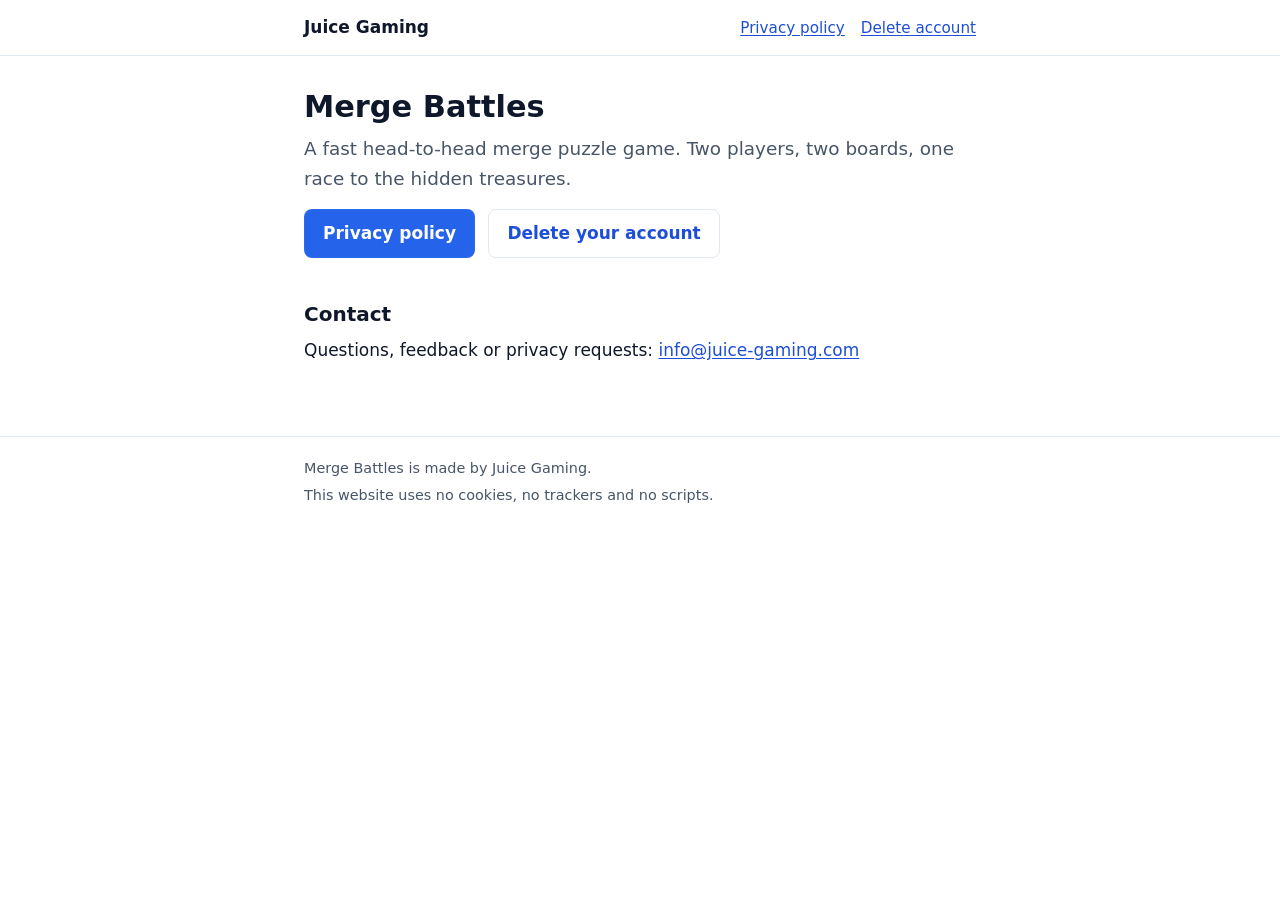
==== index.html @ ac90d82f "Add the Merge Battles public website Landing page, privacy policy, account deletion page and a 404, " ====
<!doctype html>
<html lang="en">
<head>
<meta charset="utf-8">
<meta name="viewport" content="width=device-width, initial-scale=1">
<title>Merge Battles by Juice Gaming</title>
<meta name="description" content="Merge Battles is a fast head-to-head merge puzzle game by Juice Gaming.">
<link rel="stylesheet" href="style.css">
</head>
<body>
<header class="site">
  <div class="wrap">
    <a class="brand" href="./">Juice Gaming</a>
    <nav aria-label="Site">
      <a href="privacy/">Privacy policy</a>
      <a href="delete-account/">Delete account</a>
    </nav>
  </div>
</header>

<main>
  <div class="wrap">
    <h1>Merge Battles</h1>
    <p class="lead">A fast head-to-head merge puzzle game. Two players, two boards, one race to the hidden treasures.</p>

    <p>
      <a class="button" href="privacy/">Privacy policy</a>
      <a class="button secondary" href="delete-account/">Delete your account</a>
    </p>

    <h2>Contact</h2>
    <p>Questions, feedback or privacy requests:
      <a href="mailto:info@juice-gaming.com">info@juice-gaming.com</a></p>
  </div>
</main>

<footer class="site">
  <div class="wrap">
    <p>Merge Battles is made by Juice Gaming.</p>
    <p>This website uses no cookies, no trackers and no scripts.</p>
  </div>
</footer>
</body>
</html>
---- style.css ----
/* The whole site's styling. No web fonts, no images, no scripts: the privacy policy says this
   site loads nothing from anyone else, so keep it that way.

   Colours use @juice-gaming/design-tokens' own CSS variable names and format (RGB channels,
   used as rgb(var(--jg-…))). The values are copied from its 1.x `console` theme (lib/tokens.css)
   because this repo has no build step and cannot install the package. When the brand's
   `merge-battles` theme ships, replace the :root block below with that theme's values; nothing
   else in this file names a colour. The dark block is this site's own: the tokens have no dark
   theme yet. */

:root {
  color-scheme: light dark;

  /* Primitives (design-tokens primitive.color, Tailwind v3 palette) */
  --jg-color-white: 255 255 255;
  --jg-color-slate-50: 248 250 252;
  --jg-color-slate-100: 241 245 249;
  --jg-color-slate-200: 226 232 240;
  --jg-color-slate-300: 203 213 225;
  --jg-color-slate-600: 71 85 105;
  --jg-color-slate-700: 51 65 85;
  --jg-color-slate-800: 30 41 59;
  --jg-color-slate-900: 15 23 42;
  --jg-color-blue-300: 147 197 253;
  --jg-color-blue-500: 59 130 246;
  --jg-color-blue-600: 37 99 235;
  --jg-color-blue-700: 29 78 216;

  /* Semantic (design-tokens semantic.console) */
  --jg-color-text-default: var(--jg-color-slate-900);
  --jg-color-text-secondary: var(--jg-color-slate-600);
  --jg-color-text-inverse: var(--jg-color-white);
  --jg-color-surface-default: var(--jg-color-white);
  --jg-color-surface-sunken: var(--jg-color-slate-50);
  --jg-color-border-default: var(--jg-color-slate-200);
  --jg-color-action-primary-default: var(--jg-color-blue-600);
  --jg-color-action-primary-hover: var(--jg-color-blue-700);
  --jg-color-action-primary-ring: var(--jg-color-blue-500);
  --jg-opacity-action-ring: 0.3;
  --jg-radius-lg: 0.5rem;

  /* Site-local: link text (blue-700 on white is 6.7:1) */
  --site-link: var(--jg-color-blue-700);
}

@media (prefers-color-scheme: dark) {
  :root {
    --jg-color-text-default: var(--jg-color-slate-100);
    --jg-color-text-secondary: var(--jg-color-slate-300);
    --jg-color-surface-default: var(--jg-color-slate-900);
    --jg-color-surface-sunken: var(--jg-color-slate-800);
    --jg-color-border-default: var(--jg-color-slate-700);
    --site-link: var(--jg-color-blue-300);
  }
}

*, *::before, *::after { box-sizing: border-box; }

html { -webkit-text-size-adjust: 100%; text-size-adjust: 100%; }

body {
  margin: 0;
  background: rgb(var(--jg-color-surface-default));
  color: rgb(var(--jg-color-text-default));
  font: 17px/1.6 system-ui, -apple-system, "Segoe UI", Roboto, "Helvetica Neue", Arial, sans-serif;
  overflow-wrap: break-word;
}

.wrap { max-width: 44rem; margin: 0 auto; padding: 0 16px; }

header.site { border-bottom: 1px solid rgb(var(--jg-color-border-default)); padding: 14px 0; }
header.site .wrap { display: flex; flex-wrap: wrap; gap: 8px 20px; align-items: baseline; }
header.site .brand { font-weight: 700; color: rgb(var(--jg-color-text-default)); text-decoration: none; margin-right: auto; }
header.site nav { display: flex; flex-wrap: wrap; gap: 4px 16px; font-size: 0.95rem; }

main { padding: 32px 0 56px; }

h1 { font-size: 1.9rem; line-height: 1.25; margin: 0 0 8px; }
h2 { font-size: 1.25rem; line-height: 1.3; margin: 2.2rem 0 0.6rem; }
h3 { font-size: 1.05rem; margin: 1.5rem 0 0.4rem; }
p, ul, ol { margin: 0 0 1rem; }
li { margin-bottom: 0.35rem; }

a { color: rgb(var(--site-link)); text-underline-offset: 2px; }
a:focus-visible { outline: 2px solid rgb(var(--jg-color-action-primary-default)); outline-offset: 2px; border-radius: 2px; }

.meta { color: rgb(var(--jg-color-text-secondary)); margin-bottom: 1.5rem; }
.lead { font-size: 1.15rem; color: rgb(var(--jg-color-text-secondary)); }

.box {
  background: rgb(var(--jg-color-surface-sunken));
  border: 1px solid rgb(var(--jg-color-border-default));
  border-left: 4px solid rgb(var(--jg-color-action-primary-default));
  border-radius: var(--jg-radius-lg);
  padding: 14px 16px;
  margin: 0 0 1.25rem;
}
.box > :last-child { margin-bottom: 0; }

/* The brand's one primary: filled blue with a light ring (design-tokens, owner decision D5). */
.button {
  display: inline-block;
  background: rgb(var(--jg-color-action-primary-default));
  border: 1px solid rgb(var(--jg-color-action-primary-ring) / var(--jg-opacity-action-ring));
  color: rgb(var(--jg-color-text-inverse));
  text-decoration: none;
  font-weight: 600;
  padding: 10px 18px;
  border-radius: var(--jg-radius-lg);
  margin: 0 8px 8px 0;
}
.button:hover { background: rgb(var(--jg-color-action-primary-hover)); }
.button.secondary {
  background: transparent;
  color: rgb(var(--site-link));
  border-color: rgb(var(--jg-color-border-default));
}
.button.secondary:hover { background: rgb(var(--jg-color-surface-sunken)); }

.table-scroll { overflow-x: auto; margin: 0 0 1rem; }
table { border-collapse: collapse; width: 100%; font-size: 0.95rem; }
th, td { text-align: left; vertical-align: top; padding: 8px 10px; border-bottom: 1px solid rgb(var(--jg-color-border-default)); }
th { background: rgb(var(--jg-color-surface-sunken)); }

footer.site {
  border-top: 1px solid rgb(var(--jg-color-border-default));
  color: rgb(var(--jg-color-text-secondary));
  font-size: 0.9rem;
  padding: 20px 0 32px;
}
footer.site p { margin: 0 0 4px; }
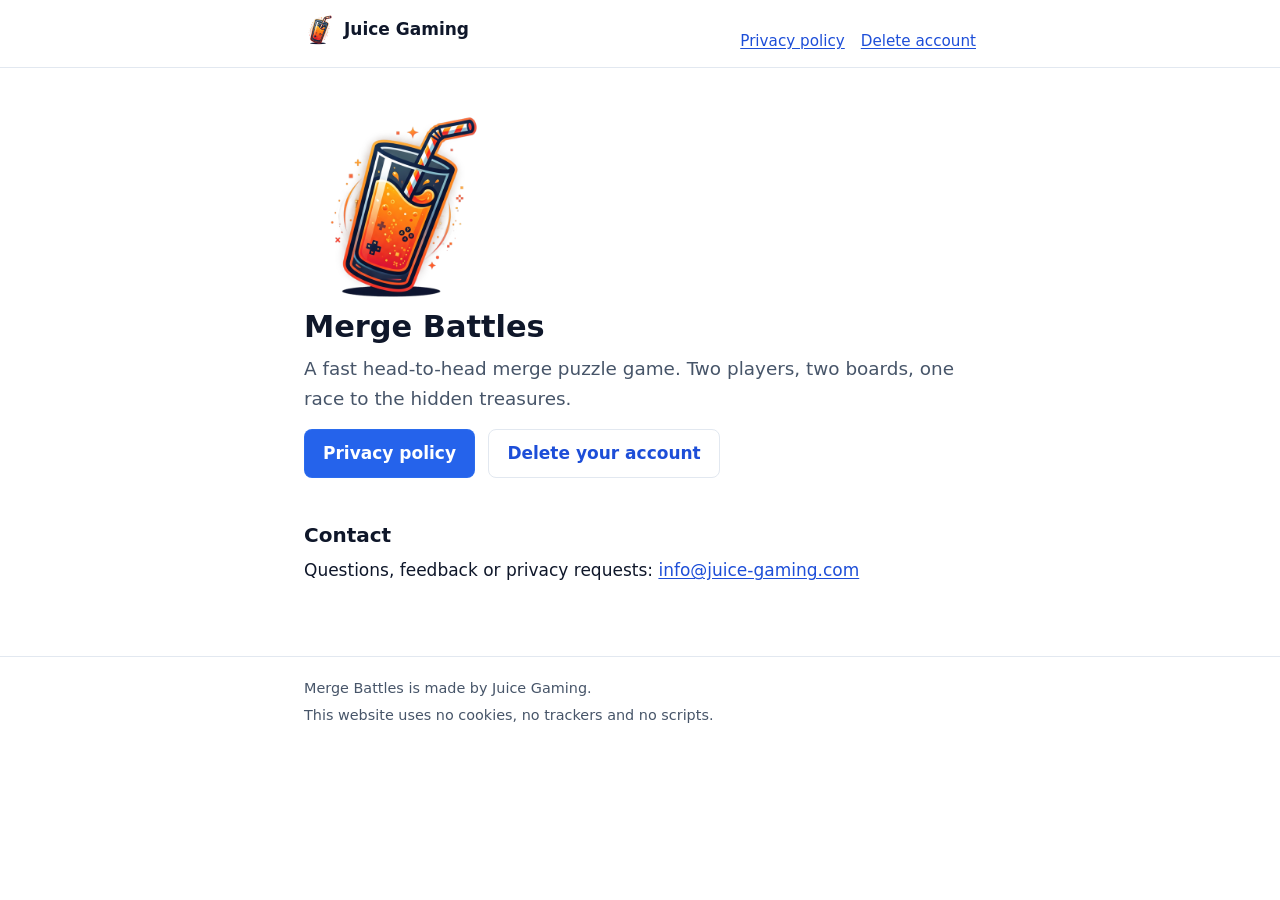
==== commit 45289043: "Add the Juice Gaming logo: header, home page and favicons The transparent v3 logo, cropped to its gl" ====
--- a/index.html
+++ b/index.html
@@ -6,11 +6,14 @@
 <title>Merge Battles by Juice Gaming</title>
 <meta name="description" content="Merge Battles is a fast head-to-head merge puzzle game by Juice Gaming.">
 <link rel="stylesheet" href="style.css">
+<link rel="icon" href="favicon.ico" sizes="any">
+<link rel="icon" type="image/png" href="img/favicon-32.png">
+<link rel="apple-touch-icon" href="apple-touch-icon.png">
 </head>
 <body>
 <header class="site">
   <div class="wrap">
-    <a class="brand" href="./">Juice Gaming</a>
+    <a class="brand" href="./"><img src="img/logo-256.png" alt="" width="32" height="32">Juice Gaming</a>
     <nav aria-label="Site">
       <a href="privacy/">Privacy policy</a>
       <a href="delete-account/">Delete account</a>
@@ -20,6 +23,7 @@
 
 <main>
   <div class="wrap">
+    <img class="hero-logo" src="img/logo-512.png" alt="Juice Gaming logo: a glass of orange juice with a striped straw" width="200" height="200">
     <h1>Merge Battles</h1>
     <p class="lead">A fast head-to-head merge puzzle game. Two players, two boards, one race to the hidden treasures.</p>
 
--- a/style.css
+++ b/style.css
@@ -71,6 +71,9 @@
 header.site { border-bottom: 1px solid rgb(var(--jg-color-border-default)); padding: 14px 0; }
 header.site .wrap { display: flex; flex-wrap: wrap; gap: 8px 20px; align-items: baseline; }
 header.site .brand { font-weight: 700; color: rgb(var(--jg-color-text-default)); text-decoration: none; margin-right: auto; }
+header.site .brand { display: inline-flex; align-items: center; gap: 8px; }
+header.site .brand img { width: 32px; height: 32px; }
+.hero-logo { display: block; width: 200px; height: 200px; max-width: 60vw; height: auto; margin: 8px 0 0; }
 header.site nav { display: flex; flex-wrap: wrap; gap: 4px 16px; font-size: 0.95rem; }
 
 main { padding: 32px 0 56px; }
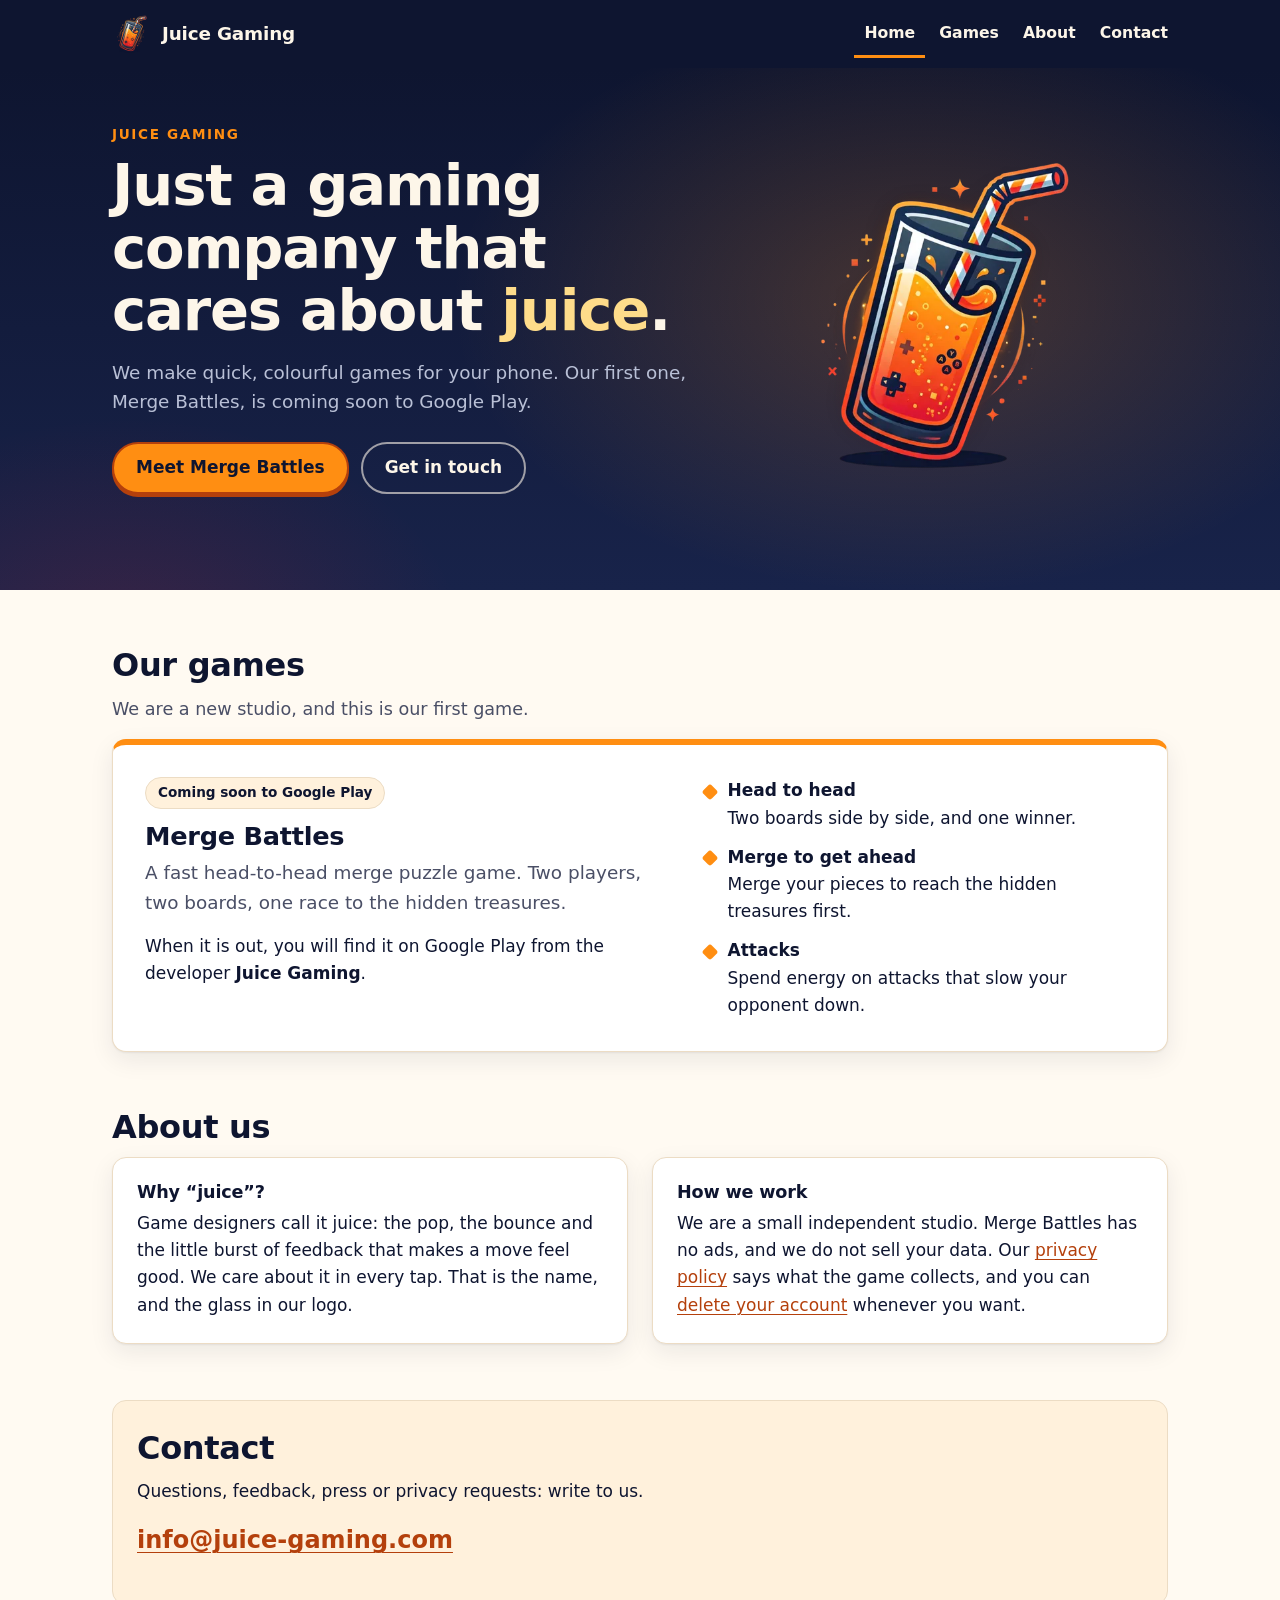
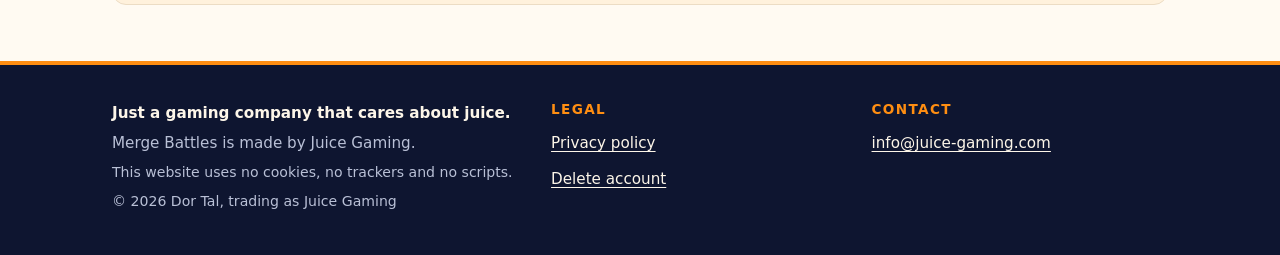
==== commit 913d4b9f: "Redesign the site: welcome page, navigation, palette from the logo A home page with a hero (the logo" ====
--- a/index.html
+++ b/index.html
@@ -1,47 +1,142 @@
-<!doctype html>
+<!DOCTYPE html>
 <html lang="en">
 <head>
 <meta charset="utf-8">
 <meta name="viewport" content="width=device-width, initial-scale=1">
-<title>Merge Battles by Juice Gaming</title>
-<meta name="description" content="Merge Battles is a fast head-to-head merge puzzle game by Juice Gaming.">
+<title>Juice Gaming: just a gaming company that cares about juice</title>
+<meta name="description" content="Juice Gaming is a small independent game studio. Our first game, Merge Battles, is a fast head-to-head merge puzzle coming soon to Google Play.">
+<meta name="theme-color" content="#0e1530">
+<link rel="canonical" href="https://juice-gaming.com/">
+<meta property="og:type" content="website">
+<meta property="og:site_name" content="Juice Gaming">
+<meta property="og:title" content="Juice Gaming">
+<meta property="og:description" content="Just a gaming company that cares about juice. Our first game, Merge Battles, is coming soon to Google Play.">
+<meta property="og:url" content="https://juice-gaming.com/">
+<meta property="og:image" content="https://juice-gaming.com/img/logo-512.png">
+<meta property="og:image:width" content="512">
+<meta property="og:image:height" content="512">
+<meta property="og:image:alt" content="The Juice Gaming logo: a glass of orange juice with a striped straw">
+<meta name="twitter:card" content="summary">
 <link rel="stylesheet" href="style.css">
 <link rel="icon" href="favicon.ico" sizes="any">
 <link rel="icon" type="image/png" href="img/favicon-32.png">
 <link rel="apple-touch-icon" href="apple-touch-icon.png">
 </head>
 <body>
-<header class="site">
+<a class="skip" href="#main">Skip to content</a>
+
+<header class="site-header">
   <div class="wrap">
-    <a class="brand" href="./"><img src="img/logo-256.png" alt="" width="32" height="32">Juice Gaming</a>
-    <nav aria-label="Site">
-      <a href="privacy/">Privacy policy</a>
-      <a href="delete-account/">Delete account</a>
+    <a class="brand" href="./"><img src="img/logo-96.png" alt="" width="40" height="40">Juice Gaming</a>
+    <nav class="site-nav" aria-label="Main">
+      <ul>
+        <li><a href="./" aria-current="page">Home</a></li>
+        <li><a href="#games">Games</a></li>
+        <li><a href="#about">About</a></li>
+        <li><a href="#contact">Contact</a></li>
+      </ul>
     </nav>
   </div>
 </header>
 
-<main>
-  <div class="wrap">
-    <img class="hero-logo" src="img/logo-512.png" alt="Juice Gaming logo: a glass of orange juice with a striped straw" width="200" height="200">
-    <h1>Merge Battles</h1>
-    <p class="lead">A fast head-to-head merge puzzle game. Two players, two boards, one race to the hidden treasures.</p>
+<main id="main">
+  <section class="hero" aria-labelledby="welcome">
+    <div class="wrap">
+      <div>
+        <p class="eyebrow">Juice Gaming</p>
+        <h1 id="welcome">Just a gaming company that cares about <span class="juice">juice</span>.</h1>
+        <p class="lead">We make quick, colourful games for your phone. Our first one, Merge Battles,
+        is coming soon to Google Play.</p>
+        <p class="actions">
+          <a class="button" href="#games">Meet Merge Battles</a>
+          <a class="button ghost" href="#contact">Get in touch</a>
+        </p>
+      </div>
+      <div class="hero-art">
+        <picture>
+          <source type="image/webp" srcset="img/logo-256.webp 256w, img/logo-512.webp 512w" sizes="(min-width: 52rem) 340px, 220px">
+          <img src="img/logo-512.png" alt="The Juice Gaming logo: a glass of orange juice with a striped straw" width="340" height="340">
+        </picture>
+      </div>
+    </div>
+  </section>
 
-    <p>
-      <a class="button" href="privacy/">Privacy policy</a>
-      <a class="button secondary" href="delete-account/">Delete your account</a>
-    </p>
+  <section class="section" id="games" aria-labelledby="games-title">
+    <div class="wrap">
+      <h2 id="games-title">Our games</h2>
+      <p class="intro">We are a new studio, and this is our first game.</p>
 
-    <h2>Contact</h2>
-    <p>Questions, feedback or privacy requests:
-      <a href="mailto:info@juice-gaming.com">info@juice-gaming.com</a></p>
-  </div>
+      <article class="card game" aria-labelledby="merge-battles">
+        <div>
+          <p class="badge">Coming soon to Google Play</p>
+          <h3 id="merge-battles">Merge Battles</h3>
+          <p class="tagline">A fast head-to-head merge puzzle game. Two players, two boards, one
+          race to the hidden treasures.</p>
+          <p>When it is out, you will find it on Google Play from the developer
+          <strong>Juice Gaming</strong>.</p>
+        </div>
+        <ul class="points">
+          <li><strong>Head to head</strong> Two boards side by side, and one winner.</li>
+          <li><strong>Merge to get ahead</strong> Merge your pieces to reach the hidden treasures
+          first.</li>
+          <li><strong>Attacks</strong> Spend energy on attacks that slow your opponent down.</li>
+        </ul>
+      </article>
+    </div>
+  </section>
+
+  <section class="section" id="about" aria-labelledby="about-title">
+    <div class="wrap">
+      <h2 id="about-title">About us</h2>
+      <div class="about">
+        <div class="card">
+          <h3>Why “juice”?</h3>
+          <p>Game designers call it juice: the pop, the bounce and the little burst of feedback
+          that makes a move feel good. We care about it in every tap. That is the name, and the
+          glass in our logo.</p>
+        </div>
+        <div class="card">
+          <h3>How we work</h3>
+          <p>We are a small independent studio. Merge Battles has no ads, and we do not sell your
+          data. Our <a href="privacy/">privacy policy</a> says what the game collects, and you can
+          <a href="delete-account/">delete your account</a> whenever you want.</p>
+        </div>
+      </div>
+    </div>
+  </section>
+
+  <section class="section" id="contact" aria-labelledby="contact-title">
+    <div class="wrap">
+      <div class="contact">
+        <h2 id="contact-title">Contact</h2>
+        <p>Questions, feedback, press or privacy requests: write to us.</p>
+        <p class="email"><a href="mailto:info@juice-gaming.com">info@juice-gaming.com</a></p>
+      </div>
+    </div>
+  </section>
 </main>
 
-<footer class="site">
+<footer class="site-footer">
   <div class="wrap">
-    <p>Merge Battles is made by Juice Gaming.</p>
-    <p>This website uses no cookies, no trackers and no scripts.</p>
+    <div>
+      <p class="slogan">Just a gaming company that cares about juice.</p>
+      <p>Merge Battles is made by Juice Gaming.</p>
+      <p class="small">This website uses no cookies, no trackers and no scripts.</p>
+      <p class="small">© 2026 Dor Tal, trading as Juice Gaming</p>
+    </div>
+    <nav aria-label="Legal">
+      <h2>Legal</h2>
+      <ul>
+        <li><a href="privacy/">Privacy policy</a></li>
+        <li><a href="delete-account/">Delete account</a></li>
+      </ul>
+    </nav>
+    <div>
+      <h2>Contact</h2>
+      <ul>
+        <li><a href="mailto:info@juice-gaming.com">info@juice-gaming.com</a></li>
+      </ul>
+    </div>
   </div>
 </footer>
 </body>
--- a/style.css
+++ b/style.css
@@ -1,58 +1,95 @@
-/* The whole site's styling. No web fonts, no images, no scripts: the privacy policy says this
-   site loads nothing from anyone else, so keep it that way.
-
-   Colours use @juice-gaming/design-tokens' own CSS variable names and format (RGB channels,
-   used as rgb(var(--jg-…))). The values are copied from its 1.x `console` theme (lib/tokens.css)
-   because this repo has no build step and cannot install the package. When the brand's
-   `merge-battles` theme ships, replace the :root block below with that theme's values; nothing
-   else in this file names a colour. The dark block is this site's own: the tokens have no dark
-   theme yet. */
+/* Juice Gaming — the whole site's styling.
+
+   No web fonts, no images from elsewhere, no scripts: the privacy policy says this site loads
+   nothing from anyone else, so keep it that way.
+
+   PALETTE. Every colour below was sampled from the logo (img/logo-512.png's full-size source)
+   with Pillow, then the text colours were nudged darker or lighter only as far as WCAG 2.2 AA
+   needs. Sampled: navy outline #0e1530, juice orange #ff8e12, red-orange #f44e1e, straw red
+   #e3222a, highlight yellow #fedc8a, cream #fdf6e9.
+
+   Contrast (WCAG relative luminance; AA = 4.5:1 text, 3:1 large text and UI parts):
+
+     Light scheme (default)                          ratio
+     text      #0e1530 on bg      #fffaf2            17.29
+     text      #0e1530 on surface #ffffff            17.97
+     text      #0e1530 on sunken  #fff1dc            16.15
+     muted     #4a4f66 on bg      #fffaf2             7.77
+     muted     #4a4f66 on sunken  #fff1dc             7.25
+     link      #b4400c on bg      #fffaf2             5.49
+     link      #b4400c on sunken  #fff1dc             5.13
+     focus     #0e1530 ring on bg #fffaf2            17.29
+
+     Dark scheme (prefers-color-scheme: dark)
+     text      #fdf6e9 on bg      #0e1530            16.72
+     text      #fdf6e9 on surface #16213f            14.76
+     muted     #b9c0d6 on bg      #0e1530             9.90
+     muted     #b9c0d6 on surface #16213f             8.75
+     link      #ffb05c on bg      #0e1530             9.94
+     link      #ffb05c on surface #16213f             8.78
+     focus     #fedc8a ring on bg #0e1530            13.54
+
+     Both schemes (header, hero and footer are navy in both)
+     cream     #fdf6e9 on hero    #18234a            14.18
+     muted     #b9c0d6 on hero    #18234a             8.40
+     orange    #ff8e12 on hero    #18234a             6.62
+     yellow    #fedc8a on hero    #18234a            11.48
+     button    #0e1530 on orange  #ff8e12             7.81
+     button    #0e1530 on hover   #ffa03c             8.85
+     orange    #ff8e12 on navy    #0e1530             7.81
+     focus     #fedc8a ring on navy #0e1530          13.54
+
+   Orange is never used for text on the light background (2.21:1); there it is a fill with navy
+   text on it, and the button carries a #b4400c edge (5.49:1) so its shape reads at 3:1 too. */
 
 :root {
   color-scheme: light dark;
 
-  /* Primitives (design-tokens primitive.color, Tailwind v3 palette) */
-  --jg-color-white: 255 255 255;
-  --jg-color-slate-50: 248 250 252;
-  --jg-color-slate-100: 241 245 249;
-  --jg-color-slate-200: 226 232 240;
-  --jg-color-slate-300: 203 213 225;
-  --jg-color-slate-600: 71 85 105;
-  --jg-color-slate-700: 51 65 85;
-  --jg-color-slate-800: 30 41 59;
-  --jg-color-slate-900: 15 23 42;
-  --jg-color-blue-300: 147 197 253;
-  --jg-color-blue-500: 59 130 246;
-  --jg-color-blue-600: 37 99 235;
-  --jg-color-blue-700: 29 78 216;
-
-  /* Semantic (design-tokens semantic.console) */
-  --jg-color-text-default: var(--jg-color-slate-900);
-  --jg-color-text-secondary: var(--jg-color-slate-600);
-  --jg-color-text-inverse: var(--jg-color-white);
-  --jg-color-surface-default: var(--jg-color-white);
-  --jg-color-surface-sunken: var(--jg-color-slate-50);
-  --jg-color-border-default: var(--jg-color-slate-200);
-  --jg-color-action-primary-default: var(--jg-color-blue-600);
-  --jg-color-action-primary-hover: var(--jg-color-blue-700);
-  --jg-color-action-primary-ring: var(--jg-color-blue-500);
-  --jg-opacity-action-ring: 0.3;
-  --jg-radius-lg: 0.5rem;
-
-  /* Site-local: link text (blue-700 on white is 6.7:1) */
-  --site-link: var(--jg-color-blue-700);
+  /* Brand, sampled from the logo */
+  --navy: #0e1530;
+  --navy-2: #18234a;
+  --navy-3: #16213f;
+  --orange: #ff8e12;
+  --orange-deep: #b4400c;
+  --red: #e3222a;
+  --red-orange: #f44e1e;
+  --yellow: #fedc8a;
+  --cream: #fdf6e9;
+  --mist: #b9c0d6;
+
+  /* Semantic, light scheme */
+  --bg: #fffaf2;
+  --surface: #ffffff;
+  --sunken: #fff1dc;
+  --text: var(--navy);
+  --muted: #4a4f66;
+  --border: #ecdcc4;
+  --link: var(--orange-deep);
+  --focus: var(--navy);
+
+  --radius: 14px;
+  --radius-sm: 8px;
+  --shadow: 0 1px 2px rgb(14 21 48 / 0.06), 0 8px 24px rgb(14 21 48 / 0.08);
+  --font: system-ui, -apple-system, "Segoe UI", Roboto, "Helvetica Neue", "Noto Sans", Arial, sans-serif;
+  --measure: 44rem;
+  --page: 68rem;
 }
 
 @media (prefers-color-scheme: dark) {
   :root {
-    --jg-color-text-default: var(--jg-color-slate-100);
-    --jg-color-text-secondary: var(--jg-color-slate-300);
-    --jg-color-surface-default: var(--jg-color-slate-900);
-    --jg-color-surface-sunken: var(--jg-color-slate-800);
-    --jg-color-border-default: var(--jg-color-slate-700);
-    --site-link: var(--jg-color-blue-300);
+    --bg: var(--navy);
+    --surface: var(--navy-3);
+    --sunken: var(--navy-3);
+    --text: var(--cream);
+    --muted: var(--mist);
+    --border: #2a3762;
+    --link: #ffb05c;
+    --focus: var(--yellow);
+    --shadow: 0 1px 2px rgb(0 0 0 / 0.3), 0 8px 24px rgb(0 0 0 / 0.25);
   }
 }
+
+/* ---------- Base ---------- */
 
 *, *::before, *::after { box-sizing: border-box; }
 
@@ -60,75 +97,216 @@
 
 body {
   margin: 0;
-  background: rgb(var(--jg-color-surface-default));
-  color: rgb(var(--jg-color-text-default));
-  font: 17px/1.6 system-ui, -apple-system, "Segoe UI", Roboto, "Helvetica Neue", Arial, sans-serif;
+  background: var(--bg);
+  color: var(--text);
+  font: 1.0625rem/1.6 var(--font);
   overflow-wrap: break-word;
 }
 
-.wrap { max-width: 44rem; margin: 0 auto; padding: 0 16px; }
-
-header.site { border-bottom: 1px solid rgb(var(--jg-color-border-default)); padding: 14px 0; }
-header.site .wrap { display: flex; flex-wrap: wrap; gap: 8px 20px; align-items: baseline; }
-header.site .brand { font-weight: 700; color: rgb(var(--jg-color-text-default)); text-decoration: none; margin-right: auto; }
-header.site .brand { display: inline-flex; align-items: center; gap: 8px; }
-header.site .brand img { width: 32px; height: 32px; }
-.hero-logo { display: block; width: 200px; height: 200px; max-width: 60vw; height: auto; margin: 8px 0 0; }
-header.site nav { display: flex; flex-wrap: wrap; gap: 4px 16px; font-size: 0.95rem; }
-
-main { padding: 32px 0 56px; }
-
-h1 { font-size: 1.9rem; line-height: 1.25; margin: 0 0 8px; }
-h2 { font-size: 1.25rem; line-height: 1.3; margin: 2.2rem 0 0.6rem; }
-h3 { font-size: 1.05rem; margin: 1.5rem 0 0.4rem; }
+img { max-width: 100%; height: auto; }
+
+h1, h2, h3 { line-height: 1.2; letter-spacing: -0.01em; text-wrap: balance; }
+h1 { font-size: clamp(1.9rem, 1.4rem + 2.2vw, 2.6rem); font-weight: 800; margin: 0 0 0.5rem; }
+h2 { font-size: 1.4rem; font-weight: 750; margin: 2.4rem 0 0.7rem; }
+h3 { font-size: 1.1rem; font-weight: 700; margin: 1.6rem 0 0.4rem; }
 p, ul, ol { margin: 0 0 1rem; }
 li { margin-bottom: 0.35rem; }
 
-a { color: rgb(var(--site-link)); text-underline-offset: 2px; }
-a:focus-visible { outline: 2px solid rgb(var(--jg-color-action-primary-default)); outline-offset: 2px; border-radius: 2px; }
-
-.meta { color: rgb(var(--jg-color-text-secondary)); margin-bottom: 1.5rem; }
-.lead { font-size: 1.15rem; color: rgb(var(--jg-color-text-secondary)); }
+a { color: var(--link); text-underline-offset: 0.18em; text-decoration-thickness: 1px; }
+a:hover { text-decoration-thickness: 2px; }
+
+/* Visible focus everywhere: 3px, offset, navy on light and yellow on dark (13:1 or better). */
+:focus-visible { outline: 3px solid var(--focus); outline-offset: 3px; border-radius: 4px; }
+
+.wrap { max-width: var(--page); margin: 0 auto; padding: 0 16px; }
+.wrap.narrow { max-width: var(--measure); }
+
+/* Skip link: off screen until focused. */
+.skip {
+  position: absolute; left: 16px; top: -100px; z-index: 10;
+  background: var(--yellow); color: var(--navy); font-weight: 700;
+  padding: 10px 16px; border-radius: var(--radius-sm); text-decoration: none;
+}
+.skip:focus { top: 12px; outline-color: var(--navy); }
+
+/* ---------- Header and navigation ----------
+   Navy in both schemes, like the logo's outline. The navigation is always visible and wraps
+   onto a second line on narrow screens: four links do not need a hamburger, and a hidden menu
+   is found less often (NN/g) and would need JavaScript to be accessible. */
+
+.site-header { background: var(--navy); color: var(--cream); }
+.site-header .wrap {
+  display: flex; flex-wrap: wrap; align-items: center; justify-content: space-between;
+  gap: 4px 24px; padding-top: 10px; padding-bottom: 10px;
+}
+.brand {
+  display: inline-flex; align-items: center; gap: 10px;
+  color: var(--cream); text-decoration: none; font-weight: 800; font-size: 1.15rem;
+  letter-spacing: -0.01em; padding: 4px 0;
+}
+.brand img { width: 40px; height: 40px; }
+.brand:focus-visible, .site-header a:focus-visible, .site-footer a:focus-visible,
+.hero a:focus-visible { outline-color: var(--yellow); }
+
+.site-nav ul { display: flex; flex-wrap: wrap; gap: 0 4px; margin: 0 -10px; padding: 0; list-style: none; }
+.site-nav li { margin: 0; }
+.site-nav a {
+  display: block; padding: 10px; /* 44px tall target */
+  color: var(--cream); text-decoration: none; font-weight: 600; font-size: 0.98rem;
+  border-bottom: 3px solid transparent;
+}
+.site-nav a:hover { color: var(--yellow); }
+.site-nav a[aria-current="page"] { border-bottom-color: var(--orange); }
+
+/* ---------- Hero (home page) ---------- */
+
+.hero {
+  background:
+    radial-gradient(42rem 26rem at 72% 45%, rgb(255 142 18 / 0.22), transparent 70%),
+    radial-gradient(30rem 20rem at 10% 110%, rgb(227 34 42 / 0.16), transparent 70%),
+    linear-gradient(180deg, var(--navy) 0%, var(--navy-2) 100%);
+  color: var(--cream);
+  overflow: hidden;
+}
+.hero .wrap {
+  display: grid; grid-template-columns: 1fr; gap: 8px; align-items: center;
+  padding-top: 32px; padding-bottom: 56px;
+}
+.hero-art { justify-self: center; order: -1; }
+.hero-art img { display: block; width: 220px; height: 220px; }
+.eyebrow {
+  margin: 0 0 0.6rem; color: var(--orange); font-weight: 800;
+  text-transform: uppercase; letter-spacing: 0.12em; font-size: 0.85rem;
+}
+.hero h1 { font-size: clamp(2.1rem, 1.3rem + 3.6vw, 3.6rem); line-height: 1.08; letter-spacing: -0.02em; max-width: 16ch; margin-bottom: 1rem; }
+.hero h1 .juice { color: var(--yellow); }
+.hero .lead { color: var(--mist); font-size: 1.15rem; max-width: 36rem; margin-bottom: 1.6rem; }
+.actions { display: flex; flex-wrap: wrap; gap: 12px; }
+
+@media (min-width: 52rem) {
+  .hero .wrap { grid-template-columns: 1.3fr 1fr; gap: 32px; padding-top: 56px; padding-bottom: 80px; }
+  .hero-art { order: 0; }
+  .hero-art img { width: 340px; height: 340px; }
+}
+
+@media (prefers-reduced-motion: no-preference) {
+  .hero-art img { animation: float 6s ease-in-out infinite; }
+  @keyframes float {
+    0%, 100% { transform: translateY(0) rotate(0); }
+    50% { transform: translateY(-8px) rotate(-1.5deg); }
+  }
+}
+
+/* ---------- Buttons ----------
+   A game button: orange fill, navy text (7.81:1), a darker orange edge underneath. */
+
+.button {
+  display: inline-flex; align-items: center; justify-content: center; min-height: 48px;
+  padding: 10px 22px; border-radius: 999px; font-weight: 750; text-decoration: none;
+  background: var(--orange); color: var(--navy);
+  border: 2px solid var(--orange-deep);
+  box-shadow: 0 3px 0 var(--orange-deep);
+}
+.button:hover { background: #ffa03c; }
+.button:active { box-shadow: none; transform: translateY(3px); }
+.button.ghost {
+  background: transparent; color: var(--cream);
+  border-color: rgb(253 246 233 / 0.6); box-shadow: none;
+}
+.button.ghost:hover { background: rgb(253 246 233 / 0.1); }
+.button.ghost:active { transform: none; }
+
+/* ---------- Home page sections ---------- */
+
+.section { padding: 56px 0; }
+.section + .section { padding-top: 0; }
+.section h2 { margin-top: 0; font-size: clamp(1.5rem, 1.2rem + 1.2vw, 2rem); }
+.section .intro { color: var(--muted); font-size: 1.1rem; max-width: 40rem; }
+
+.card {
+  background: var(--surface); border: 1px solid var(--border); border-radius: var(--radius);
+  box-shadow: var(--shadow); padding: 24px;
+}
+.card > :last-child { margin-bottom: 0; }
+
+.game {
+  display: grid; gap: 20px 32px; grid-template-columns: 1fr;
+  border-top: 6px solid var(--orange);
+}
+.game h3 { font-size: 1.6rem; margin: 0 0 0.4rem; }
+.game .tagline { font-size: 1.15rem; color: var(--muted); }
+.badge {
+  display: inline-block; margin: 0 0 12px; padding: 4px 12px; border-radius: 999px;
+  background: var(--sunken); color: var(--text); font-weight: 700; font-size: 0.85rem;
+  border: 1px solid var(--border);
+}
+.points { list-style: none; padding: 0; margin: 0; display: grid; gap: 12px; }
+.points li { margin: 0; padding-left: 28px; position: relative; }
+.points li::before {
+  content: ""; position: absolute; left: 4px; top: 0.5em; width: 12px; height: 12px;
+  border-radius: 3px; background: var(--orange); transform: rotate(45deg);
+}
+.points strong { display: block; }
+
+@media (min-width: 52rem) {
+  .game { grid-template-columns: 1.2fr 1fr; padding: 32px; }
+}
+
+.about { display: grid; gap: 24px; grid-template-columns: 1fr; }
+@media (min-width: 52rem) { .about { grid-template-columns: 1fr 1fr; } }
+.about .card h3 { margin-top: 0; }
+
+.contact {
+  background: var(--sunken); border: 1px solid var(--border); border-radius: var(--radius);
+  padding: 28px 24px;
+}
+.contact .email { font-size: clamp(1.15rem, 1rem + 1vw, 1.5rem); font-weight: 750; }
+
+/* ---------- Text pages (privacy, delete account, 404) ---------- */
+
+.page { padding-top: 40px; padding-bottom: 64px; }
+.page-head { background: var(--sunken); border-bottom: 1px solid var(--border); }
+.page-head .wrap { padding-top: 36px; padding-bottom: 28px; }
+.page-head h1 { margin: 0; }
+.page-head .meta { margin: 0.6rem 0 0; }
+
+.meta { color: var(--muted); margin-bottom: 1.5rem; }
+.lead { font-size: 1.15rem; color: var(--muted); }
+.page h2 { padding-top: 0.6rem; border-top: 1px solid var(--border); }
+.page > h2:first-child { border-top: 0; }
+:target { scroll-margin-top: 16px; }
 
 .box {
-  background: rgb(var(--jg-color-surface-sunken));
-  border: 1px solid rgb(var(--jg-color-border-default));
-  border-left: 4px solid rgb(var(--jg-color-action-primary-default));
-  border-radius: var(--jg-radius-lg);
+  background: var(--sunken);
+  border: 1px solid var(--border);
+  border-left: 5px solid var(--orange);
+  border-radius: var(--radius-sm);
   padding: 14px 16px;
   margin: 0 0 1.25rem;
 }
 .box > :last-child { margin-bottom: 0; }
 
-/* The brand's one primary: filled blue with a light ring (design-tokens, owner decision D5). */
-.button {
-  display: inline-block;
-  background: rgb(var(--jg-color-action-primary-default));
-  border: 1px solid rgb(var(--jg-color-action-primary-ring) / var(--jg-opacity-action-ring));
-  color: rgb(var(--jg-color-text-inverse));
-  text-decoration: none;
-  font-weight: 600;
-  padding: 10px 18px;
-  border-radius: var(--jg-radius-lg);
-  margin: 0 8px 8px 0;
-}
-.button:hover { background: rgb(var(--jg-color-action-primary-hover)); }
-.button.secondary {
-  background: transparent;
-  color: rgb(var(--site-link));
-  border-color: rgb(var(--jg-color-border-default));
-}
-.button.secondary:hover { background: rgb(var(--jg-color-surface-sunken)); }
-
-.table-scroll { overflow-x: auto; margin: 0 0 1rem; }
-table { border-collapse: collapse; width: 100%; font-size: 0.95rem; }
-th, td { text-align: left; vertical-align: top; padding: 8px 10px; border-bottom: 1px solid rgb(var(--jg-color-border-default)); }
-th { background: rgb(var(--jg-color-surface-sunken)); }
-
-footer.site {
-  border-top: 1px solid rgb(var(--jg-color-border-default));
-  color: rgb(var(--jg-color-text-secondary));
-  font-size: 0.9rem;
-  padding: 20px 0 32px;
-}
-footer.site p { margin: 0 0 4px; }
+.table-scroll { overflow-x: auto; margin: 0 0 1rem; border: 1px solid var(--border); border-radius: var(--radius-sm); }
+table { border-collapse: collapse; width: 100%; font-size: 0.97rem; }
+th, td { text-align: left; vertical-align: top; padding: 10px 12px; border-bottom: 1px solid var(--border); }
+tr:last-child td { border-bottom: 0; }
+th { background: var(--sunken); }
+
+/* ---------- Footer ---------- */
+
+.site-footer { background: var(--navy); color: var(--mist); font-size: 0.95rem; border-top: 4px solid var(--orange); }
+.site-footer .wrap {
+  display: grid; gap: 24px; grid-template-columns: 1fr; padding-top: 36px; padding-bottom: 36px;
+}
+@media (min-width: 52rem) { .site-footer .wrap { grid-template-columns: 1.4fr 1fr 1fr; } }
+.site-footer h2 {
+  margin: 0 0 8px; font-size: 0.85rem; text-transform: uppercase; letter-spacing: 0.1em;
+  color: var(--orange); border: 0; padding: 0;
+}
+.site-footer p { margin: 0 0 6px; }
+.site-footer ul { list-style: none; margin: 0; padding: 0; }
+.site-footer li { margin: 0; }
+.site-footer a { color: var(--cream); display: inline-block; padding: 6px 0; }
+.site-footer a:hover { color: var(--yellow); }
+.site-footer .slogan { color: var(--cream); font-weight: 700; }
+.site-footer .small { font-size: 0.88rem; }
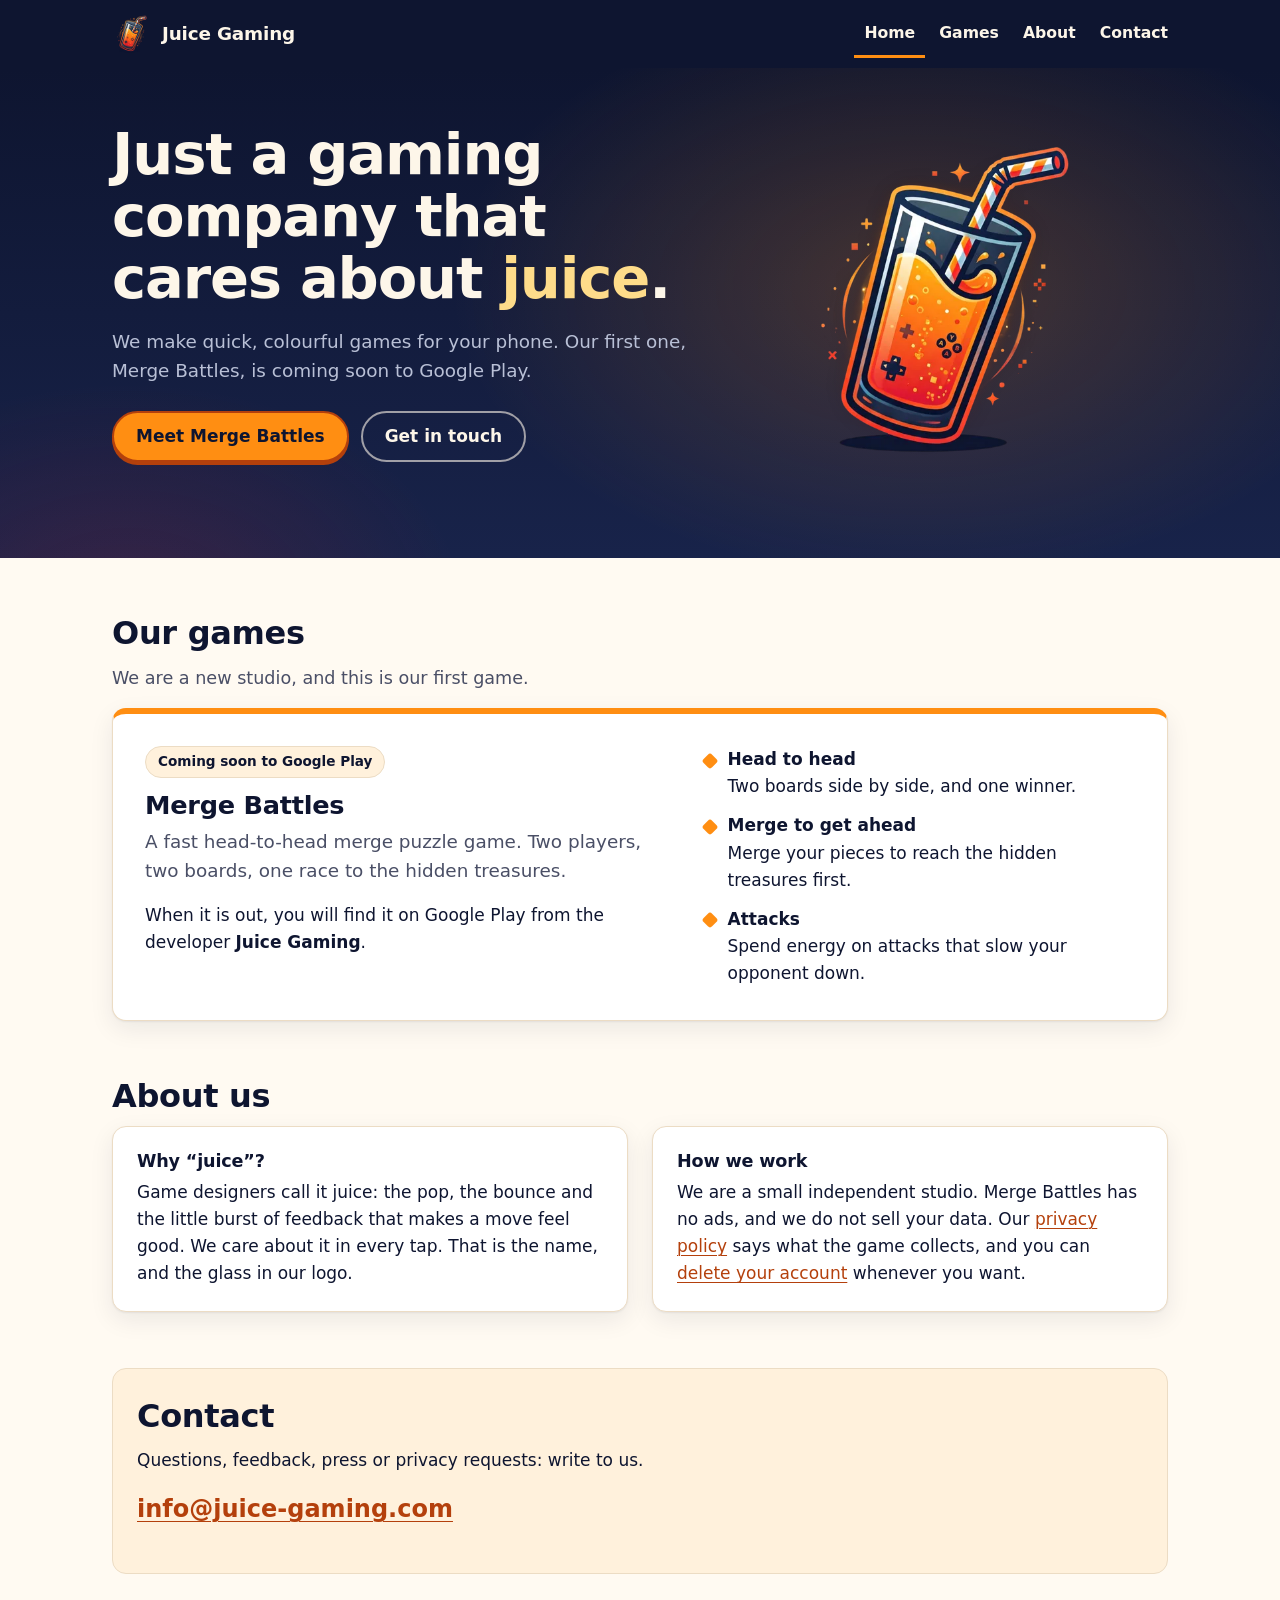
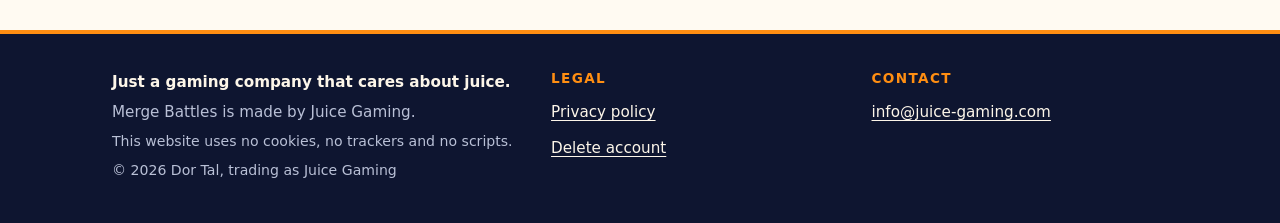
==== commit ab85cbaa: "Home: drop the "Juice Gaming" label above the slogan The header already shows the name beside the lo" ====
--- a/index.html
+++ b/index.html
@@ -43,7 +43,6 @@
   <section class="hero" aria-labelledby="welcome">
     <div class="wrap">
       <div>
-        <p class="eyebrow">Juice Gaming</p>
         <h1 id="welcome">Just a gaming company that cares about <span class="juice">juice</span>.</h1>
         <p class="lead">We make quick, colourful games for your phone. Our first one, Merge Battles,
         is coming soon to Google Play.</p>
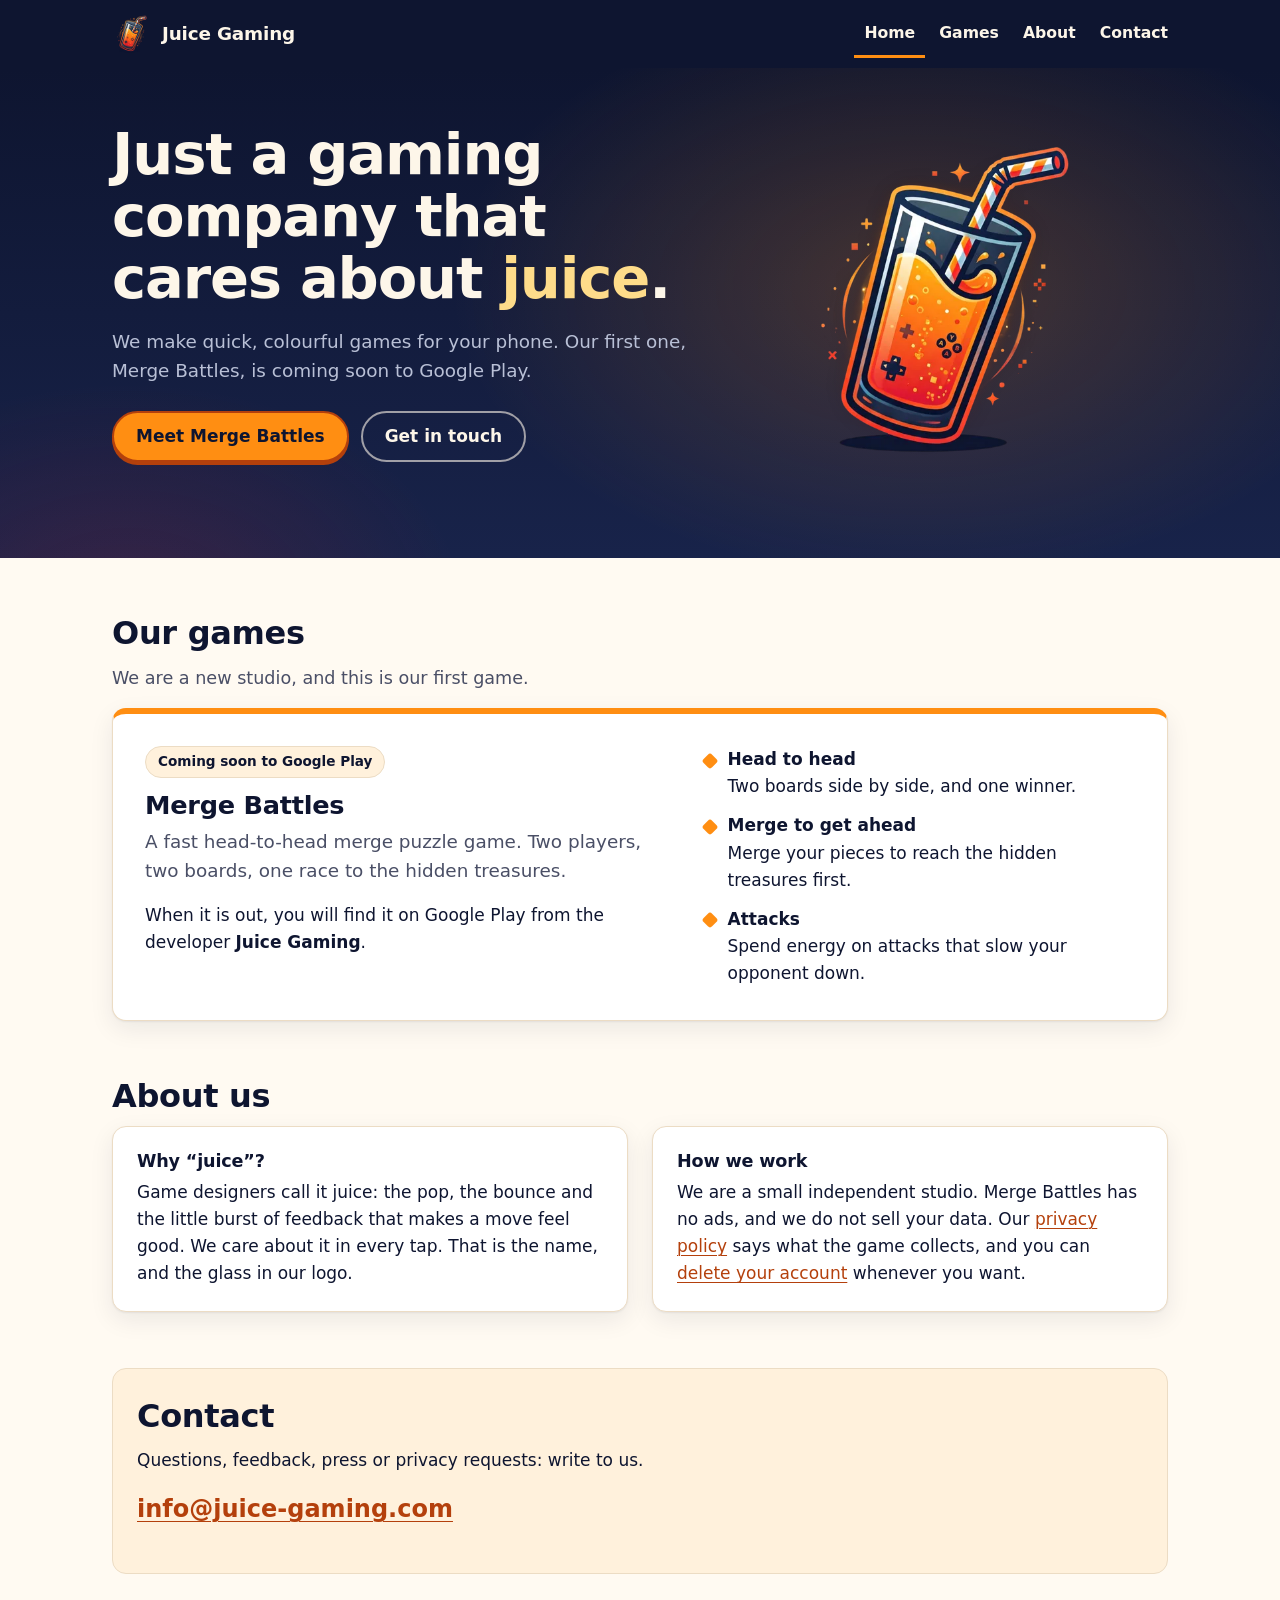
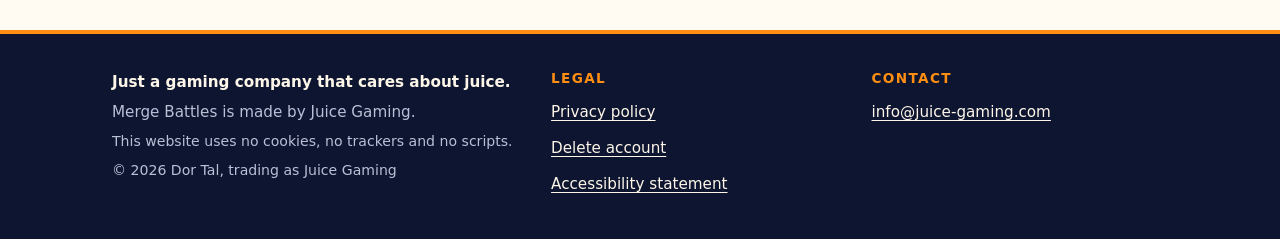
==== commit 668a3add: "Accessibility statement page, linked from every footer Adds /accessibility/, the accessibility state" ====
--- a/index.html
+++ b/index.html
@@ -36,6 +36,17 @@
         <li><a href="#contact">Contact</a></li>
       </ul>
     </nav>
+    <details class="nav-menu">
+      <summary><svg class="nav-menu-icon" width="22" height="22" viewBox="0 0 24 24" aria-hidden="true" focusable="false"><path d="M3 6h18M3 12h18M3 18h18" stroke="currentColor" stroke-width="2.4" stroke-linecap="round" fill="none"/></svg><span class="visually-hidden">Menu</span></summary>
+      <nav class="nav-menu-list" aria-label="Main menu">
+        <ul>
+          <li><a href="./" aria-current="page">Home</a></li>
+          <li><a href="#games">Games</a></li>
+          <li><a href="#about">About</a></li>
+          <li><a href="#contact">Contact</a></li>
+        </ul>
+      </nav>
+    </details>
   </div>
 </header>
 
@@ -128,6 +139,7 @@
       <ul>
         <li><a href="privacy/">Privacy policy</a></li>
         <li><a href="delete-account/">Delete account</a></li>
+        <li><a href="accessibility/">Accessibility statement</a></li>
       </ul>
     </nav>
     <div>
--- a/style.css
+++ b/style.css
@@ -130,9 +130,12 @@
 .skip:focus { top: 12px; outline-color: var(--navy); }
 
 /* ---------- Header and navigation ----------
-   Navy in both schemes, like the logo's outline. The navigation is always visible and wraps
-   onto a second line on narrow screens: four links do not need a hamburger, and a hidden menu
-   is found less often (NN/g) and would need JavaScript to be accessible. */
+   Navy in both schemes, like the logo's outline. Wide screens: the four links are always
+   visible. Narrow screens (owner, 2026-11-26): a "Menu" button — a native <details>/<summary>,
+   so it needs no JavaScript (the site loads none), works with the keyboard (Enter/Space) and
+   announces expanded/collapsed. Icon only (owner: the hamburger is understood); its accessible
+   name "Menu" is in a visually hidden span. The two navs never show together, so
+   assistive technology always finds exactly one "Main" navigation. */
 
 .site-header { background: var(--navy); color: var(--cream); }
 .site-header .wrap {
@@ -157,6 +160,38 @@
 }
 .site-nav a:hover { color: var(--yellow); }
 .site-nav a[aria-current="page"] { border-bottom-color: var(--orange); }
+
+.nav-menu { display: none; }
+.nav-menu > summary {
+  display: inline-flex; align-items: center; justify-content: center; width: 44px; height: 44px;
+  border: 2px solid rgb(253 246 233 / 0.35); border-radius: 12px; cursor: pointer;
+  color: var(--cream); font-weight: 700; list-style: none; user-select: none;
+}
+.nav-menu > summary::-webkit-details-marker { display: none; }
+.nav-menu > summary:hover { border-color: var(--yellow); color: var(--yellow); }
+.nav-menu > summary:focus-visible { outline: 3px solid var(--yellow); outline-offset: 3px; }
+.nav-menu[open] > summary { background: rgb(253 246 233 / 0.1); border-color: var(--orange); }
+.nav-menu-list ul { list-style: none; margin: 0; padding: 6px 0 2px; }
+.nav-menu-list li { margin: 0; border-top: 1px solid rgb(253 246 233 / 0.12); }
+.nav-menu-list a {
+  display: block; padding: 13px 4px; color: var(--cream); text-decoration: none;
+  font-weight: 650; font-size: 1.05rem;
+}
+.nav-menu-list a:hover { color: var(--yellow); }
+.nav-menu-list a[aria-current="page"] { color: var(--yellow); }
+.nav-menu-list a:focus-visible { outline: 3px solid var(--yellow); outline-offset: 2px; }
+
+.site-header { position: relative; }
+.nav-menu-list {
+  position: absolute; left: 0; right: 0; top: 100%; z-index: 20;
+  background: var(--navy); padding: 0 16px 12px;
+  border-bottom: 3px solid var(--orange); box-shadow: 0 12px 24px rgb(0 0 0 / 0.35);
+}
+
+@media (max-width: 640px) {
+  .site-nav { display: none; }
+  .nav-menu { display: block; }
+}
 
 /* ---------- Hero (home page) ---------- */
 
@@ -182,6 +217,16 @@
 .hero h1 .juice { color: var(--yellow); }
 .hero .lead { color: var(--mist); font-size: 1.15rem; max-width: 36rem; margin-bottom: 1.6rem; }
 .actions { display: flex; flex-wrap: wrap; gap: 12px; }
+/* Phones: keep the two hero buttons side by side (owner, 2026-11-26) — tighter padding and no
+   line breaks inside a label; a smaller size below 360 px keeps them on one row down to 320 px. */
+@media (max-width: 640px) {
+  .actions { gap: 10px; }
+  .actions .button { padding: 10px 16px; font-size: 0.95rem; white-space: nowrap; flex: 0 0 auto; }
+}
+@media (max-width: 359px) {
+  .actions { gap: 8px; }
+  .actions .button { padding: 10px 12px; font-size: 0.88rem; }
+}
 
 @media (min-width: 52rem) {
   .hero .wrap { grid-template-columns: 1.3fr 1fr; gap: 32px; padding-top: 56px; padding-bottom: 80px; }
@@ -310,3 +355,9 @@
 .site-footer a:hover { color: var(--yellow); }
 .site-footer .slogan { color: var(--cream); font-weight: 700; }
 .site-footer .small { font-size: 0.88rem; }
+
+/* Text for screen readers only (accessible names of icon-only controls). */
+.visually-hidden {
+  position: absolute !important; width: 1px; height: 1px; padding: 0; margin: -1px;
+  overflow: hidden; clip: rect(0 0 0 0); clip-path: inset(50%); white-space: nowrap; border: 0;
+}
